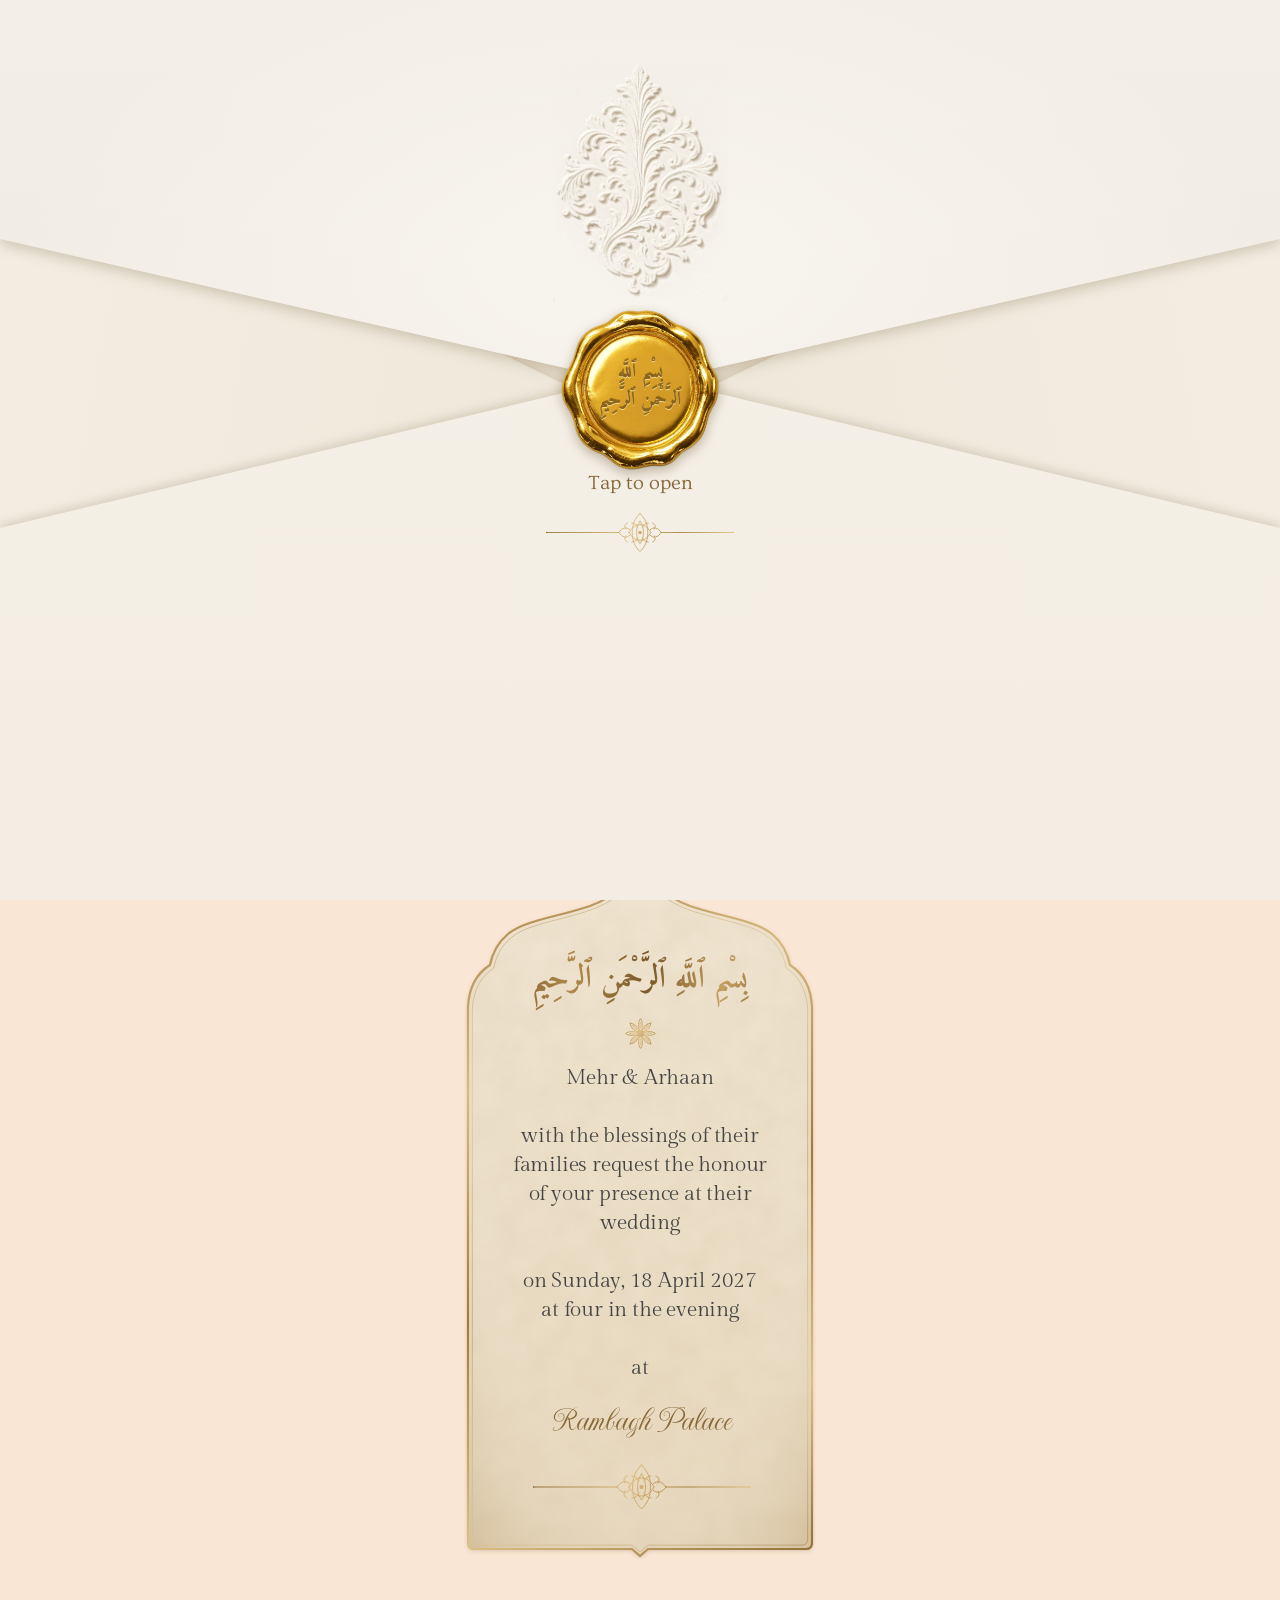
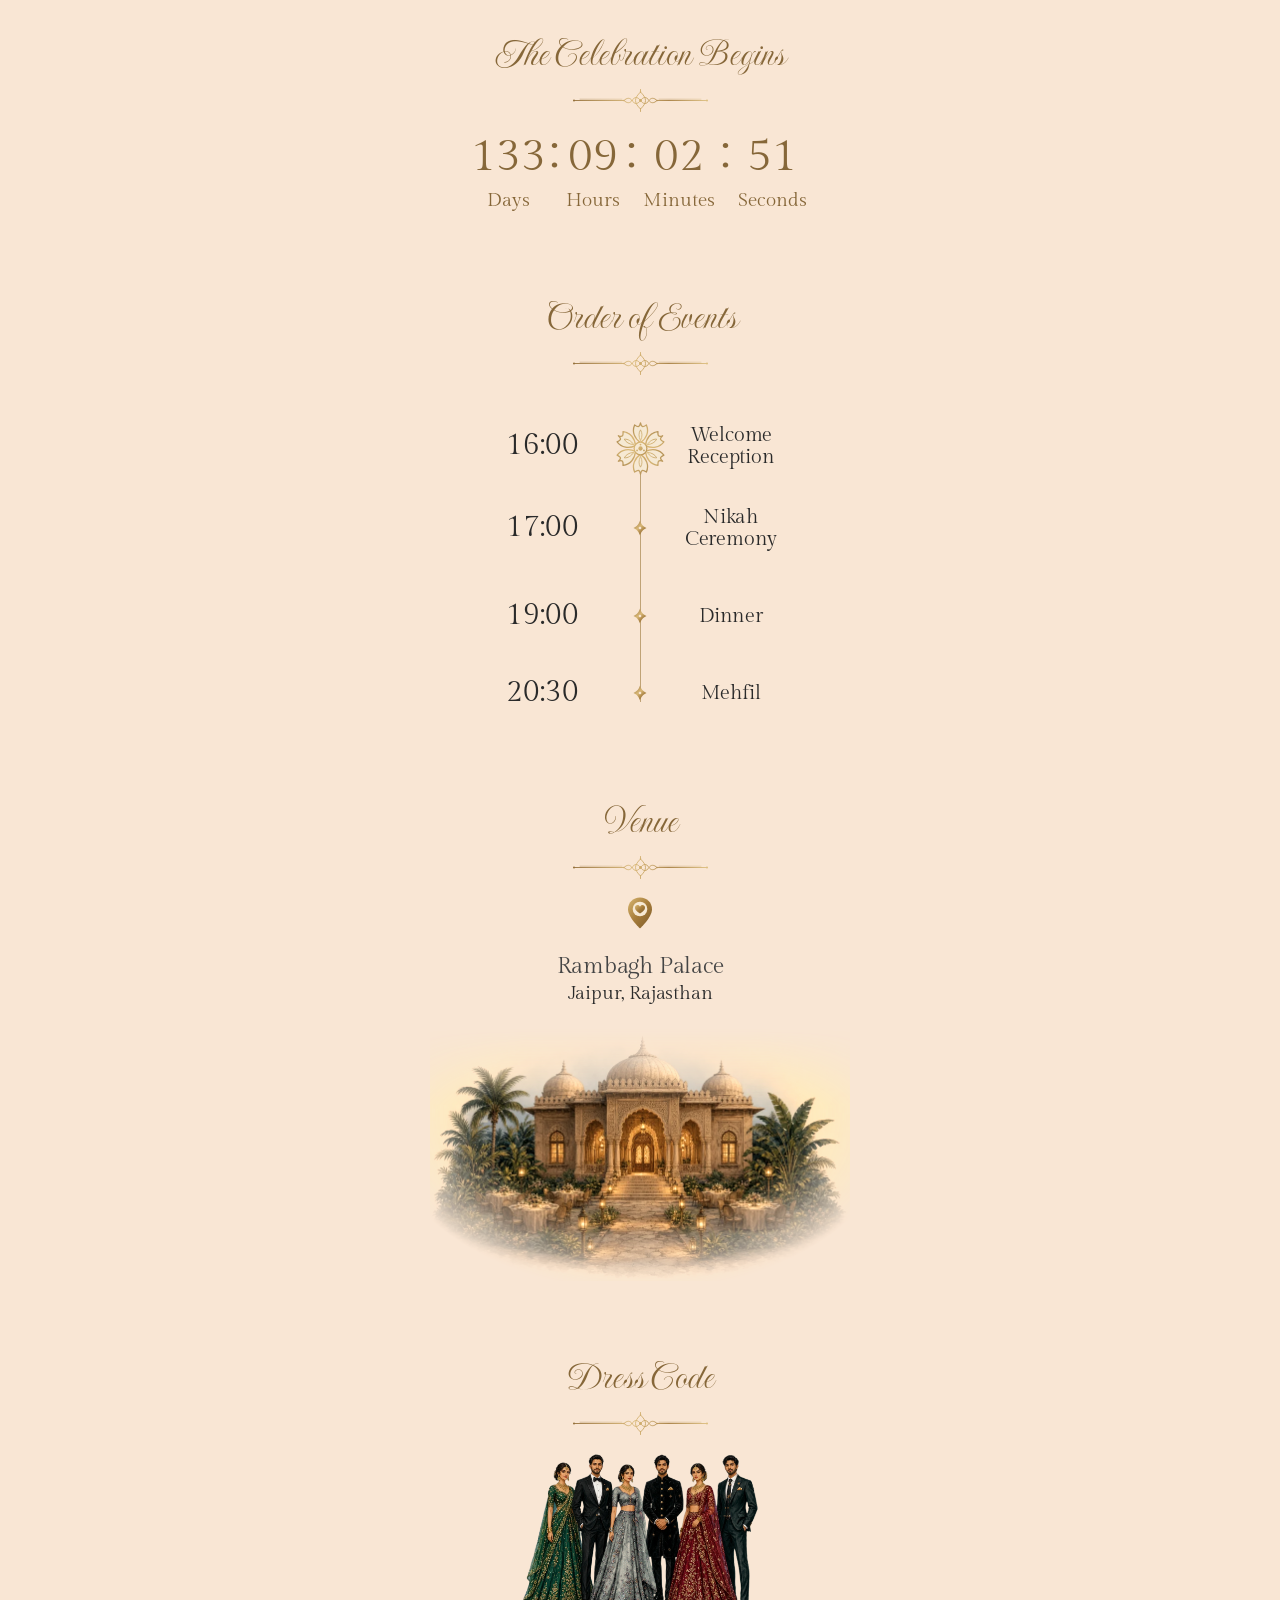
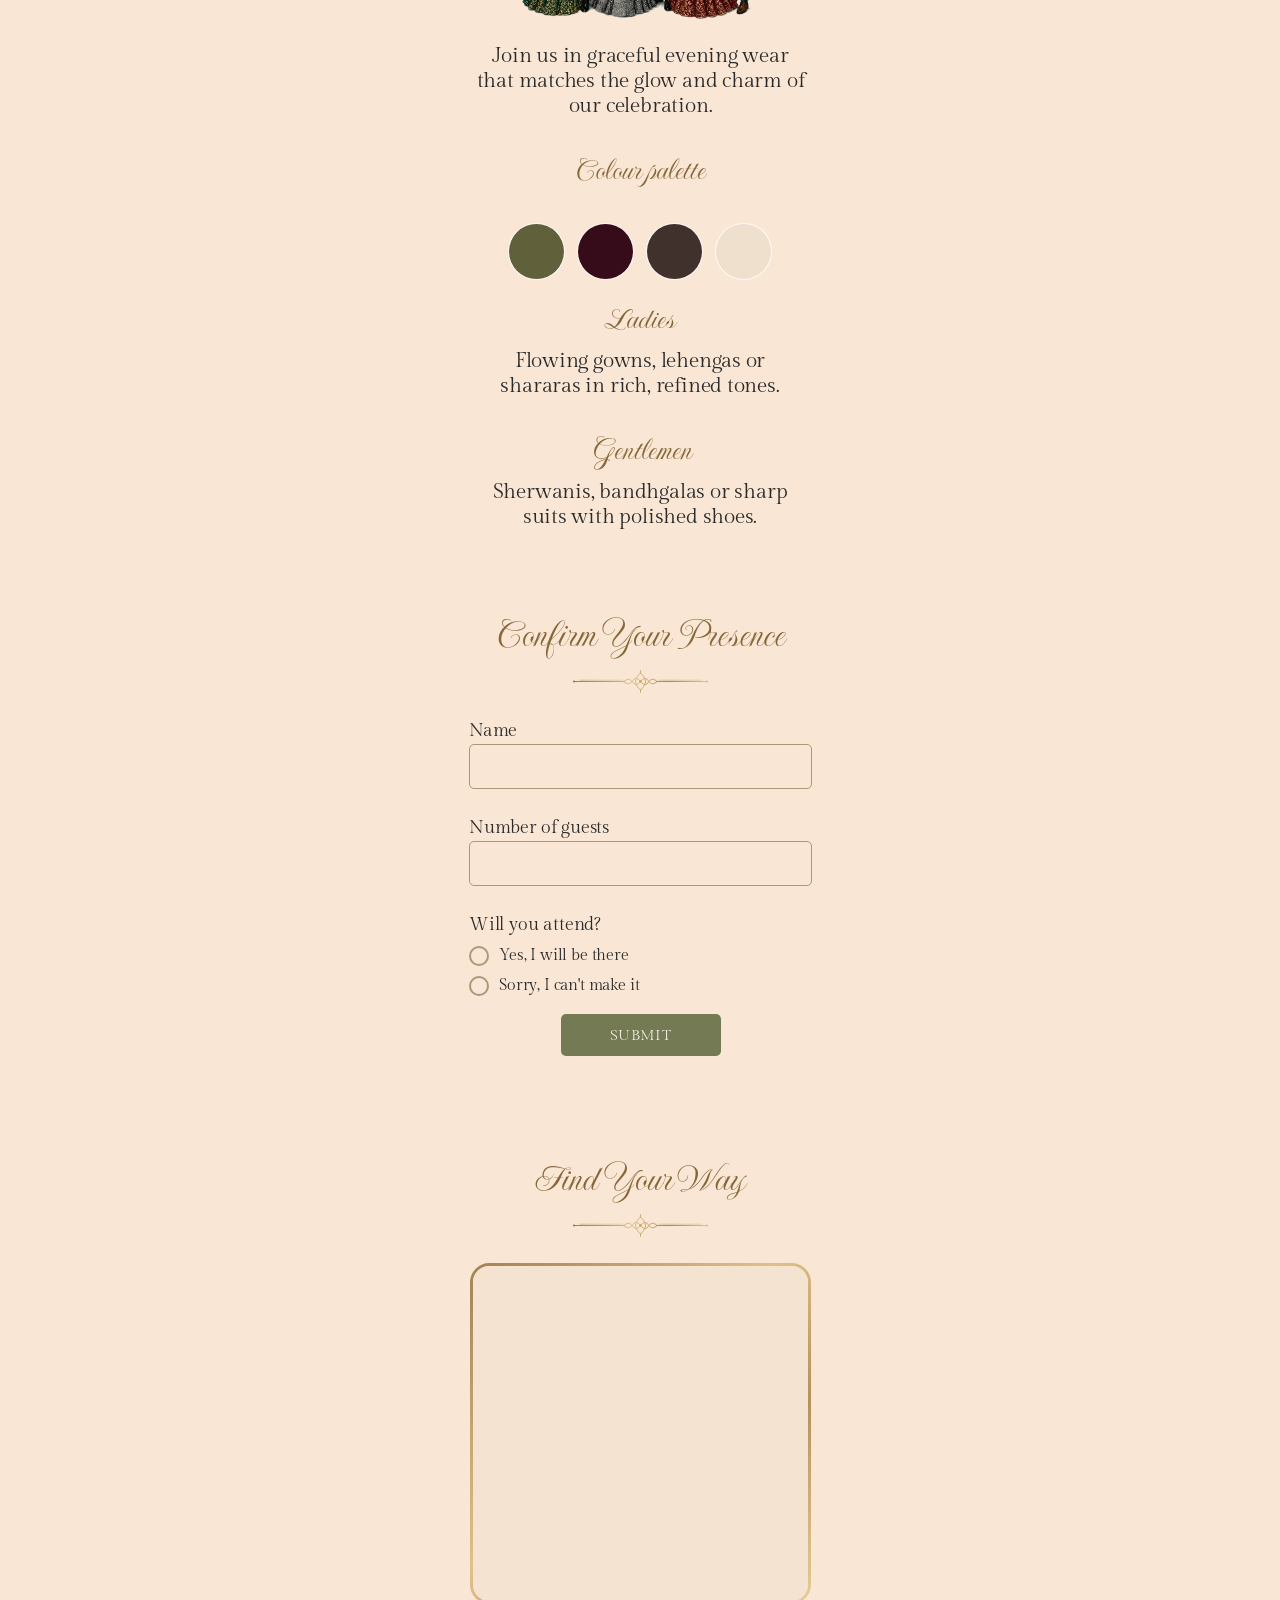
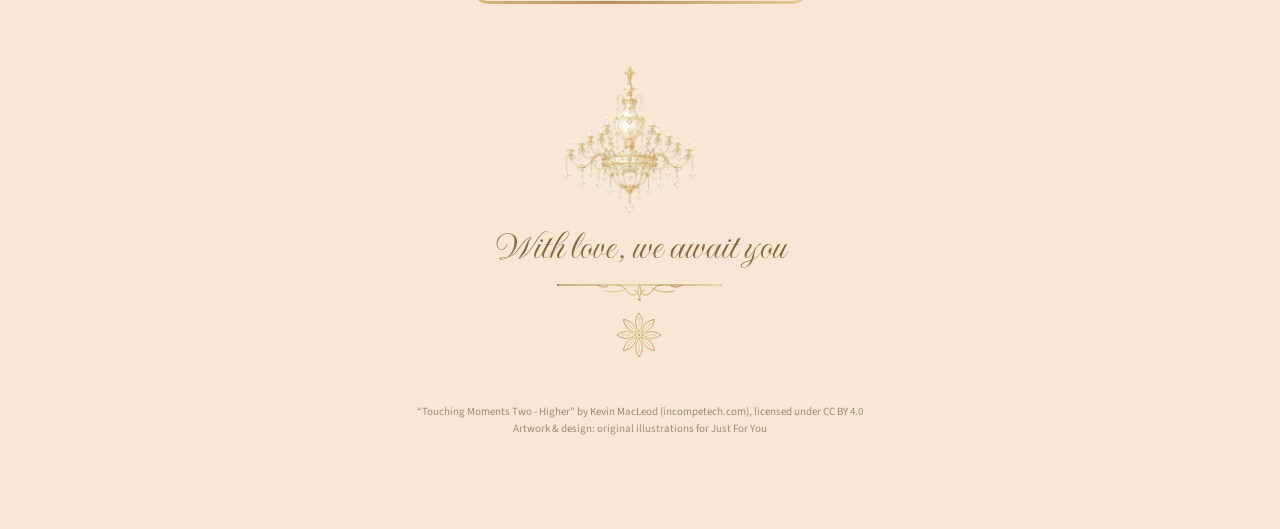
==== index.html @ 31060539 "Blossom Oud live invitation + editor" ====
<!doctype html>
<html lang="en">
<head>
<meta charset="utf-8">
<meta name="viewport" content="width=device-width,initial-scale=1,viewport-fit=cover">
<title>Wedding Invitation</title>
<meta name="description" content="A wedding invitation — Blossom Oud by Just For You">
<meta name="theme-color" content="#f9e6d4">
<link rel="preload" href="assets/img/hero.webp" as="image">
<link rel="stylesheet" href="assets/fonts/fonts.css">
<link rel="stylesheet" href="styles.css">
</head>
<body class="is-locked">
<audio id="bgm" loop preload="auto"></audio>

<!-- ========== Envelope intro ========== -->
<div id="intro" role="button" tabindex="0" aria-label="Tap to open the invitation">
  <div class="env-back"></div>
  <div class="flap-w flap-w--l"><div class="flap flap--l"></div></div>
  <div class="flap-w flap-w--r"><div class="flap flap--r"></div></div>
  <div class="flap-w flap-w--b"><div class="flap flap--b"></div></div>
  <div class="flap-w flap-w--t"><div class="flap flap--t"></div></div>
  <div class="seal"><img src="assets/img/seal.webp" alt=""><span class="seal__t" id="sealText"></span></div>
  <div class="env-tap" data-bind="tap_text"></div>
  <img class="env-orn" src="assets/img/lineflower.svg" alt="">
</div>

<!-- fixed golden bokeh layer over the page -->
<div class="bokeh" aria-hidden="true"><canvas id="bokeh"></canvas><div class="bokeh__tint"></div></div>

<button id="audioBtn" type="button" aria-label="Pause music">
  <svg class="i-pause" viewBox="0 0 24 24"><rect x="6" y="5" width="4" height="14" rx="1"/><rect x="14" y="5" width="4" height="14" rx="1"/></svg>
  <svg class="i-play" viewBox="0 0 24 24"><path d="M8 5.5v13l11-6.5z"/></svg>
</button>

<main id="page">
  <!-- 1. hero -->
  <section class="sec s-hero" id="s-hero">
    <div class="a hero-art"><img data-src-k="hero_image" src="assets/img/hero.webp" alt=""></div>
    <div class="a hero-n1 t-script h-anim" data-bind="name1"></div>
    <div class="a hero-amp t-script h-anim">&amp;</div>
    <div class="a hero-n2 t-script h-anim" data-bind="name2"></div>
    <div class="a hero-date t-body h-anim" data-bind="date_long"></div>
    <div class="a hero-time t-body h-anim" data-bind="time_line" data-opt></div>
  </section>

  <!-- 2. card -->
  <section class="sec s-card" id="s-card">
    <img class="a card-frame" src="assets/img/frame.svg" alt="">
    <div class="a card-top" data-anim="fadeinup" data-dur="2" data-dist="50" data-bind="card_top" data-opt></div>
    <img class="a card-flower pulse" src="assets/img/flower8.svg" alt="">
    <div class="a card-text" id="cardText" data-anim="fadeinup" data-dur="2" data-dist="40" data-bind="card_text" data-ml></div>
    <div class="a card-venue t-script" data-anim="fadeinup" data-dur="2" data-dist="40" data-bind="venue"></div>
    <img class="a card-line" src="assets/img/lineflower.svg" alt="" data-anim="fadeinup" data-dur="2" data-dist="50">
  </section>

  <!-- 3. countdown -->
  <section class="sec s-count" id="s-count">
    <h2 class="a sec-title t-script fit" data-bind="countdown_title"></h2>
    <img class="a divider" src="assets/img/divider.svg" alt="" data-anim="zoomin" data-dur="2" data-scale=".15">
    <div class="a cd" id="cd" data-anim="fadein" data-dur="2">
      <div class="cd__n" id="cd-d" style="--x:63px">0</div><div class="cd__c" style="--x:109px">:</div>
      <div class="cd__n" id="cd-h" style="--x:148px">00</div><div class="cd__c" style="--x:186px">:</div>
      <div class="cd__n" id="cd-m" style="--x:234px">00</div><div class="cd__c" style="--x:280px">:</div>
      <div class="cd__n" id="cd-s" style="--x:327px">00</div>
      <div class="cd__l" style="--x:63px">Days</div><div class="cd__l" style="--x:148px">Hours</div><div class="cd__l" style="--x:234px">Minutes</div><div class="cd__l" style="--x:327px">Seconds</div>
    </div>
    <div class="a cd-done t-script" id="cdDone" hidden>Today is the day!</div>
  </section>

  <!-- 4. order of events -->
  <section class="sec s-tl" id="s-tl">
    <h2 class="a sec-title t-script fit" data-bind="schedule_title"></h2>
    <img class="a divider" src="assets/img/divider.svg" alt="" data-anim="zoomin" data-dur="2" data-scale=".15">
    <div class="a tl" id="tl"><div class="tl__line" id="tlLine"></div><img class="tl__lotus" id="tlLotus" src="assets/img/lotus.svg" alt=""></div>
  </section>

  <!-- 5. venue -->
  <section class="sec s-venue" id="s-venue">
    <h2 class="a sec-title t-script fit" data-bind="venue_title"></h2>
    <img class="a divider" src="assets/img/divider.svg" alt="" data-anim="zoomin" data-dur="2" data-scale=".15">
    <img class="a pin bobpin" src="assets/img/pin.svg" alt="">
    <div class="a v-name t-body" data-anim="fadeinup" data-dur="2" data-dist="20" data-bind="venue"></div>
    <div class="a v-city t-body" data-anim="fadeinup" data-dur="2" data-dist="20" data-bind="venue_city" data-opt></div>
    <div class="a v-art"><img src="assets/img/venue.webp" alt=""></div>
  </section>

  <!-- 6. dress code -->
  <section class="sec s-dress" id="s-dress">
    <h2 class="a sec-title t-script fit" data-bind="dress_title"></h2>
    <img class="a divider" src="assets/img/divider.svg" alt="" data-anim="zoomin" data-dur="2" data-scale=".15">
    <img class="a guests" src="assets/img/guests.webp" alt="">
    <div class="a dress-text t-body" data-anim="fadeinup" data-dur="2" data-dist="20" data-bind="dress_text" id="dressText"></div>
    <h3 class="a pal-title t-script" data-bind="palette_title" id="palTitle"></h3>
    <div class="a pal" id="pal">
      <i data-anim="fadeinup" data-dur="2" data-dist="40" style="--x:63px"><b id="pc1"></b></i>
      <i data-anim="fadeinup" data-dur="2" data-dist="40" data-delay=".1" style="--x:132px"><b id="pc2"></b></i>
      <i data-anim="fadeinup" data-dur="2" data-dist="40" data-delay=".2" style="--x:201px"><b id="pc3"></b></i>
      <i data-anim="fadeinup" data-dur="2" data-dist="40" data-delay=".3" style="--x:270px"><b id="pc4"></b></i>
    </div>
  </section>

  <!-- 7. ladies / gentlemen -->
  <section class="sec s-lg" id="s-lg">
    <div class="lg" data-wrap="ladies"><h3 class="t-script lg__t" data-bind="ladies_title"></h3><p class="t-body lg__p" data-anim="fadeinup" data-dur="2" data-dist="20" data-bind="ladies_text"></p></div>
    <div class="lg" data-wrap="gents"><h3 class="t-script lg__t" data-bind="gents_title"></h3><p class="t-body lg__p" data-anim="fadeinup" data-dur="2" data-dist="20" data-bind="gents_text"></p></div>
  </section>

  <!-- 8. RSVP -->
  <section class="sec s-rsvp" id="s-rsvp">
    <h2 class="a sec-title t-script fit" data-bind="rsvp_title"></h2>
    <img class="a divider" src="assets/img/divider.svg" alt="" data-anim="zoomin" data-dur="2" data-scale=".15">
    <form class="a rf" id="rsvpForm" data-anim="fadein" data-dur="2" novalidate>
      <label class="rf__g"><span class="rf__l">Name</span><input class="rf__i" name="name" autocomplete="name" required></label>
      <label class="rf__g"><span class="rf__l">Number of guests</span><input class="rf__i" name="guests" inputmode="numeric"></label>
      <div class="rf__g rf__g--r"><span class="rf__l">Will you attend?</span>
        <label class="rf__rd"><input type="radio" name="att" value="Yes, I will be there"><i></i>Yes, I will be there</label>
        <label class="rf__rd"><input type="radio" name="att" value="Sorry, I can't make it"><i></i>Sorry, I can't make it</label>
      </div>
      <p class="rf__err" id="rfErr" hidden>Please add your name and choose an answer.</p>
      <button class="rf__btn" type="submit">SUBMIT</button>
      <p class="rf__ok" id="rfOk" hidden>Thank you! WhatsApp will open with your reply.</p>
    </form>
  </section>

  <!-- 9. map title + 10. map -->
  <section class="sec s-mapt" id="s-mapt">
    <h2 class="a sec-title t-script fit" data-bind="map_title"></h2>
    <img class="a divider" src="assets/img/divider.svg" alt="" data-anim="zoomin" data-dur="2" data-scale=".15">
  </section>
  <section class="sec s-map" id="s-map">
    <img class="a map-frame" src="assets/img/mapframe.svg" alt="">
    <iframe class="a map" id="mapFrame" title="Venue map" loading="lazy" referrerpolicy="no-referrer-when-downgrade"></iframe>
    <a class="a map-open" id="mapOpen" target="_blank" rel="noopener" hidden>Open in Google Maps ↗</a>
  </section>

  <!-- 11. closing -->
  <section class="sec s-end" id="s-end">
    <img class="a chand" id="chand" src="assets/img/chandelier.webp" alt="">
    <h2 class="a sec-title t-script fit end-title" data-bind="closing_title"></h2>
    <img class="a end-line" src="assets/img/decorline.svg" alt="">
    <img class="a end-flower" src="assets/img/fineflower.svg" alt="">
  </section>
  <footer class="credit" id="credit"><span data-bind="music_credit" data-opt></span><br>Artwork &amp; design: original illustrations for Just For You</footer>
</main>

<script src="assets/sample-data.js"></script>
<script src="assets/jfy-codec.js"></script>
<script src="assets/data-loader.js"></script>
<script src="script.js"></script>
</body>
</html>
---- assets/fonts/fonts.css ----
@font-face {
  font-family: 'Amiri';
  font-style: normal;
  font-weight: 400;
  font-display: swap;
  src: url(Amiri-400-normal-arabic.woff2) format('woff2');
  unicode-range: U+0600-06FF, U+0750-077F, U+0870-0891, U+0897-08E1, U+08E3-08FF, U+200C-200E, U+2010-2011, U+204F, U+2E41, U+FB50-FDFF, U+FE70-FE74, U+FE76-FEFC, U+102E0-102FB, U+10E60-10E7E, U+10EC2-10EC7, U+10EC9-10EEE, U+10EF0-10EFF, U+1EE00-1EE03, U+1EE05-1EE1F, U+1EE21-1EE22, U+1EE24, U+1EE27, U+1EE29-1EE32, U+1EE34-1EE37, U+1EE39, U+1EE3B, U+1EE42, U+1EE47, U+1EE49, U+1EE4B, U+1EE4D-1EE4F, U+1EE51-1EE52, U+1EE54, U+1EE57, U+1EE59, U+1EE5B, U+1EE5D, U+1EE5F, U+1EE61-1EE62, U+1EE64, U+1EE67-1EE6A, U+1EE6C-1EE72, U+1EE74-1EE77, U+1EE79-1EE7C, U+1EE7E, U+1EE80-1EE89, U+1EE8B-1EE9B, U+1EEA1-1EEA3, U+1EEA5-1EEA9, U+1EEAB-1EEBB, U+1EEF0-1EEF1;
}
@font-face {
  font-family: 'Amiri';
  font-style: normal;
  font-weight: 400;
  font-display: swap;
  src: url(Amiri-400-normal-latin.woff2) format('woff2');
  unicode-range: U+0000-00FF, U+0131, U+0152-0153, U+02BB-02BC, U+02C6, U+02DA, U+02DC, U+0304, U+0308, U+0329, U+2000-206F, U+20AC, U+2122, U+2191, U+2193, U+2212, U+2215, U+FEFF, U+FFFD;
}
@font-face {
  font-family: 'Amiri';
  font-style: normal;
  font-weight: 700;
  font-display: swap;
  src: url(Amiri-700-normal-arabic.woff2) format('woff2');
  unicode-range: U+0600-06FF, U+0750-077F, U+0870-0891, U+0897-08E1, U+08E3-08FF, U+200C-200E, U+2010-2011, U+204F, U+2E41, U+FB50-FDFF, U+FE70-FE74, U+FE76-FEFC, U+102E0-102FB, U+10E60-10E7E, U+10EC2-10EC7, U+10EC9-10EEE, U+10EF0-10EFF, U+1EE00-1EE03, U+1EE05-1EE1F, U+1EE21-1EE22, U+1EE24, U+1EE27, U+1EE29-1EE32, U+1EE34-1EE37, U+1EE39, U+1EE3B, U+1EE42, U+1EE47, U+1EE49, U+1EE4B, U+1EE4D-1EE4F, U+1EE51-1EE52, U+1EE54, U+1EE57, U+1EE59, U+1EE5B, U+1EE5D, U+1EE5F, U+1EE61-1EE62, U+1EE64, U+1EE67-1EE6A, U+1EE6C-1EE72, U+1EE74-1EE77, U+1EE79-1EE7C, U+1EE7E, U+1EE80-1EE89, U+1EE8B-1EE9B, U+1EEA1-1EEA3, U+1EEA5-1EEA9, U+1EEAB-1EEBB, U+1EEF0-1EEF1;
}
@font-face {
  font-family: 'Amiri';
  font-style: normal;
  font-weight: 700;
  font-display: swap;
  src: url(Amiri-700-normal-latin.woff2) format('woff2');
  unicode-range: U+0000-00FF, U+0131, U+0152-0153, U+02BB-02BC, U+02C6, U+02DA, U+02DC, U+0304, U+0308, U+0329, U+2000-206F, U+20AC, U+2122, U+2191, U+2193, U+2212, U+2215, U+FEFF, U+FFFD;
}
@font-face {
  font-family: 'Beau Rivage';
  font-style: normal;
  font-weight: 400;
  font-display: swap;
  src: url(BeauRivage-400-normal-latin.woff2) format('woff2');
  unicode-range: U+0000-00FF, U+0131, U+0152-0153, U+02BB-02BC, U+02C6, U+02DA, U+02DC, U+0304, U+0308, U+0329, U+2000-206F, U+20AC, U+2122, U+2191, U+2193, U+2212, U+2215, U+FEFF, U+FFFD;
}
@font-face {
  font-family: 'Cinzel';
  font-style: normal;
  font-weight: 400;
  font-display: swap;
  src: url(Cinzel-400-normal-latin.woff2) format('woff2');
  unicode-range: U+0000-00FF, U+0131, U+0152-0153, U+02BB-02BC, U+02C6, U+02DA, U+02DC, U+0304, U+0308, U+0329, U+2000-206F, U+20AC, U+2122, U+2191, U+2193, U+2212, U+2215, U+FEFF, U+FFFD;
}
@font-face {
  font-family: 'Cinzel';
  font-style: normal;
  font-weight: 500;
  font-display: swap;
  src: url(Cinzel-500-normal-latin.woff2) format('woff2');
  unicode-range: U+0000-00FF, U+0131, U+0152-0153, U+02BB-02BC, U+02C6, U+02DA, U+02DC, U+0304, U+0308, U+0329, U+2000-206F, U+20AC, U+2122, U+2191, U+2193, U+2212, U+2215, U+FEFF, U+FFFD;
}
@font-face {
  font-family: 'Cormorant Garamond';
  font-style: normal;
  font-weight: 300;
  font-display: swap;
  src: url(CormorantGaramond-300-normal-latin.woff2) format('woff2');
  unicode-range: U+0000-00FF, U+0131, U+0152-0153, U+02BB-02BC, U+02C6, U+02DA, U+02DC, U+0304, U+0308, U+0329, U+2000-206F, U+20AC, U+2122, U+2191, U+2193, U+2212, U+2215, U+FEFF, U+FFFD;
}
@font-face {
  font-family: 'Cormorant Garamond';
  font-style: normal;
  font-weight: 400;
  font-display: swap;
  src: url(CormorantGaramond-400-normal-latin.woff2) format('woff2');
  unicode-range: U+0000-00FF, U+0131, U+0152-0153, U+02BB-02BC, U+02C6, U+02DA, U+02DC, U+0304, U+0308, U+0329, U+2000-206F, U+20AC, U+2122, U+2191, U+2193, U+2212, U+2215, U+FEFF, U+FFFD;
}
@font-face {
  font-family: 'Gilda Display';
  font-style: normal;
  font-weight: 400;
  font-display: swap;
  src: url(GildaDisplay-400-normal-latin.woff2) format('woff2');
  unicode-range: U+0000-00FF, U+0131, U+0152-0153, U+02BB-02BC, U+02C6, U+02DA, U+02DC, U+0304, U+0308, U+0329, U+2000-206F, U+20AC, U+2122, U+2191, U+2193, U+2212, U+2215, U+FEFF, U+FFFD;
}
@font-face {
  font-family: 'Imperial Script';
  font-style: normal;
  font-weight: 400;
  font-display: swap;
  src: url(ImperialScript-400-normal-latin.woff2) format('woff2');
  unicode-range: U+0000-00FF, U+0131, U+0152-0153, U+02BB-02BC, U+02C6, U+02DA, U+02DC, U+0304, U+0308, U+0329, U+2000-206F, U+20AC, U+2122, U+2191, U+2193, U+2212, U+2215, U+FEFF, U+FFFD;
}
@font-face {
  font-family: 'Ovo';
  font-style: normal;
  font-weight: 400;
  font-display: swap;
  src: url(Ovo-400-normal-latin.woff2) format('woff2');
  unicode-range: U+0000-00FF, U+0131, U+0152-0153, U+02BB-02BC, U+02C6, U+02DA, U+02DC, U+0304, U+0308, U+0329, U+2000-206F, U+20AC, U+2122, U+2191, U+2193, U+2212, U+2215, U+FEFF, U+FFFD;
}
@font-face {
  font-family: 'Source Sans 3';
  font-style: normal;
  font-weight: 400;
  font-display: swap;
  src: url(SourceSans3-400-normal-latin.woff2) format('woff2');
  unicode-range: U+0000-00FF, U+0131, U+0152-0153, U+02BB-02BC, U+02C6, U+02DA, U+02DC, U+0304, U+0308, U+0329, U+2000-206F, U+20AC, U+2122, U+2191, U+2193, U+2212, U+2215, U+FEFF, U+FFFD;
}
@font-face {
  font-family: 'Reem Kufi';
  font-style: normal;
  font-weight: 400;
  font-display: swap;
  src: url(ReemKufi-400-normal-arabic.woff2) format('woff2');
  unicode-range: U+0600-06FF, U+0750-077F, U+0870-0891, U+0897-08E1, U+08E3-08FF, U+200C-200E, U+2010-2011, U+204F, U+2E41, U+FB50-FDFF, U+FE70-FE74, U+FE76-FEFC, U+102E0-102FB, U+10E60-10E7E, U+10EC2-10EC7, U+10EC9-10EEE, U+10EF0-10EFF, U+1EE00-1EE03, U+1EE05-1EE1F, U+1EE21-1EE22, U+1EE24, U+1EE27, U+1EE29-1EE32, U+1EE34-1EE37, U+1EE39, U+1EE3B, U+1EE42, U+1EE47, U+1EE49, U+1EE4B, U+1EE4D-1EE4F, U+1EE51-1EE52, U+1EE54, U+1EE57, U+1EE59, U+1EE5B, U+1EE5D, U+1EE5F, U+1EE61-1EE62, U+1EE64, U+1EE67-1EE6A, U+1EE6C-1EE72, U+1EE74-1EE77, U+1EE79-1EE7C, U+1EE7E, U+1EE80-1EE89, U+1EE8B-1EE9B, U+1EEA1-1EEA3, U+1EEA5-1EEA9, U+1EEAB-1EEBB, U+1EEF0-1EEF1;
}
@font-face {
  font-family: 'Reem Kufi';
  font-style: normal;
  font-weight: 400;
  font-display: swap;
  src: url(ReemKufi-400-normal-latin.woff2) format('woff2');
  unicode-range: U+0000-00FF, U+0131, U+0152-0153, U+02BB-02BC, U+02C6, U+02DA, U+02DC, U+0304, U+0308, U+0329, U+2000-206F, U+20AC, U+2122, U+2191, U+2193, U+2212, U+2215, U+FEFF, U+FFFD;
}
---- styles.css ----
/* Blossom Oud — layout measured at 390px and centred like the reference artboard (all widths). */
[hidden]{display:none!important}
:root{--bg:#f9e6d4;--gold:#866739;--gold2:#876836;--ink:#2a2a2a;--ink2:#454545;--olive:#747b54;
  --f-script:'Imperial Script',cursive;--f-body:'Gilda Display','Reem Kufi','Amiri',serif}
*{box-sizing:border-box;margin:0;padding:0}
html{-webkit-text-size-adjust:100%}
body{background:var(--bg);color:var(--ink);overflow-x:hidden;-webkit-tap-highlight-color:transparent}
body.is-locked{overflow:hidden;height:100vh}
img{display:block;max-width:none;user-select:none;-webkit-user-drag:none}
button{font:inherit;color:inherit;background:none;border:0;cursor:pointer}
a{color:inherit;text-decoration:none}
#page{position:relative;overflow:hidden}
.sec{position:relative;width:100%;margin-bottom:15px}
.a{position:absolute}
.t-script{font-family:var(--f-script);font-weight:400;color:var(--gold);text-align:center;line-height:normal}
.t-body{font-family:var(--f-body);font-weight:400;letter-spacing:-.01em;color:var(--ink);text-align:center;line-height:normal}
.sec-title{top:52px;left:0;right:0;font-size:41px;white-space:nowrap}
.divider{top:110px;left:calc(50% - 68px);width:137px;height:27px}

/* ---------- 1. hero ---------- */
.s-hero{height:782px;margin-bottom:0}
.hero-art{top:0;left:calc(50% - 220px);width:440px;height:782px;overflow:hidden;
  -webkit-mask:linear-gradient(#000 0,#000 78%,transparent 99%);mask:linear-gradient(#000 0,#000 78%,transparent 99%)}
.hero-art img{width:440px;height:782px;object-fit:cover;filter:contrast(1.06) saturate(1.12);object-position:50% 40%;animation:kb 26s ease-in-out infinite alternate;transform-origin:50% 30%}
@keyframes kb{to{scale:1.05}}
.hero-art::after{content:"";position:absolute;inset:0;background:radial-gradient(ellipse 46% 26% at 50% 52%,rgba(250,240,224,.55),rgba(250,240,224,0))}
.hero-n1,.hero-n2{left:0;right:0;font-size:59px;white-space:nowrap}
.hero-n1{top:306px}.hero-n2{top:381px}
.hero-amp{top:359px;left:0;right:0;font-size:28px}
.hero-date,.hero-time{left:0;right:0;font-size:19px;color:var(--gold);white-space:nowrap}
.hero-date{top:472px}.hero-time{top:495px}
.h-anim{opacity:0;translate:0 20px;transition:opacity 2.3s ease,translate 2.3s ease}
body.hero-in .h-anim{opacity:1;translate:0 0}

/* ---------- 2. card ---------- */
.s-card{height:780px}
.card-frame{top:43px;left:calc(50% - 178px);width:356px;height:734px}
.card-top{top:166px;left:calc(50% - 160px);width:320px;font:700 31px/64px 'Amiri',serif;text-align:center;white-space:nowrap;direction:rtl;
  background:linear-gradient(100deg,#6f4e22 0%,#b08a4c 30%,#7a5828 52%,#c4a062 75%,#76552a 100%);-webkit-background-clip:text;background-clip:text;color:transparent}
.card-flower{top:234px;left:calc(50% - 18px);width:37px;height:35px}
.pulse{animation:pulse 8s ease-in-out infinite}
@keyframes pulse{0%,100%{scale:1}25%{scale:1.16}50%{scale:1}75%{scale:1.08}}
.card-text{top:281px;left:calc(50% - 130px);width:260px;font-family:var(--f-body);font-size:21px;line-height:29px;color:var(--ink2);text-align:center;letter-spacing:-.01em}
.card-venue{top:618px;left:calc(50% - 160px);width:320px;font-size:34px;color:var(--gold2);white-space:nowrap}
.card-line{top:679px;left:calc(50% - 107px);width:217px;height:52px}

/* ---------- 3. countdown ---------- */
.s-count{height:248px}
.cd{top:0;left:calc(50% - 195px);width:390px;height:248px}
.cd>div{position:absolute;left:var(--x);translate:-50% 0;white-space:nowrap;font-family:var(--f-body);color:var(--gold);line-height:normal}
.cd__n{top:153px;font-size:45px;transition:transform .28s ease,opacity .28s ease}
.cd__c{top:144px;font-size:52px}
.cd__l{top:212px;font-size:19px}
.cd__n.out{transform:translateY(-35%);opacity:0}.cd__n.in{transform:translateY(35%);opacity:0;transition:none}
.cd-done{top:150px;left:0;right:0;font-size:40px}

/* ---------- 4. order of events ---------- */
.s-tl{height:489px}
.tl{top:0;left:calc(50% - 195px);width:390px;height:100%}
.tl__line{position:absolute;left:194.5px;top:201px;width:1.2px;background:#a8874f;opacity:.7}
.tl__dot{position:absolute;left:188px;width:14px;height:16px;background:url(assets/img/dot.svg) center/contain no-repeat}
.tl__time{position:absolute;left:30px;width:135px;font-family:var(--f-body);font-size:30px;line-height:normal;color:var(--ink);text-align:center;white-space:nowrap}
.tl__name{position:absolute;left:231px;width:110px;font-family:var(--f-body);font-size:20px;line-height:22px;color:var(--ink);text-align:center;letter-spacing:-.01em}
.tl__lotus{position:absolute;left:168px;top:181px;width:55px;height:55px;z-index:2;transition:translate .25s linear,rotate .25s linear}

/* ---------- 5. venue ---------- */
.s-venue{height:541px}
.pin{top:151px;left:calc(50% - 18px);width:36px;height:36px}
.bobpin{animation:bobpin 3s ease-in-out infinite}
@keyframes bobpin{0%,100%{translate:0 0;scale:1}50%{translate:0 -2px;scale:1.04}}
.v-name{top:208px;left:calc(50% - 185px);width:370px;font-size:23px;color:var(--ink2)}
.v-city{top:238px;left:calc(50% - 185px);width:370px;font-size:19px}
.v-art{top:285px;left:calc(50% - 210px);width:420px;height:252px;
  -webkit-mask:radial-gradient(ellipse 62% 70% at 50% 34%,#000 60%,transparent 100%),linear-gradient(transparent 0,#000 30%);-webkit-mask-composite:source-in;mask:radial-gradient(ellipse 62% 70% at 50% 34%,#000 60%,transparent 100%) intersect,linear-gradient(transparent 0,#000 30%)}
.v-art img{width:100%;height:100%;object-fit:cover;object-position:50% 45%;mix-blend-mode:multiply;filter:sepia(.35) saturate(1.15) contrast(1.05)}

/* ---------- 6. dress code ---------- */
.s-dress{height:579px}
.guests{top:154px;left:calc(50% - 118px);width:236px;height:165px;object-fit:contain}
.dress-text{top:343px;left:calc(50% - 167px);width:335px;font-size:21px;line-height:25px}
.pal-title{top:451px;left:0;right:0;font-size:32px}
.pal{top:523px;left:calc(50% - 195px);width:390px;height:57px}
.pal i{position:absolute;left:var(--x);top:0;width:57px;height:57px;border-radius:50%;background:#fffaf8}
.pal b{position:absolute;inset:1px;border-radius:50%}

/* ---------- 7. ladies & gentlemen ---------- */
.s-lg{padding:5px 0 14px}
.lg{width:310px;margin:0 auto}
.lg+.lg{margin-top:32px}
.lg__t{font-size:33px}
.lg__p{font-size:21px;line-height:25px;margin-top:9px}

/* ---------- 8. RSVP ---------- */
.s-rsvp{height:529px}
.rf{top:159px;left:calc(50% - 171px);width:343px}
.rf__g{display:block;margin-bottom:25px}
.rf__l{display:block;font-family:var(--f-body);font-size:18px;line-height:27px;color:var(--ink);letter-spacing:-.01em;margin-bottom:0}
.rf__i{display:block;width:100%;height:45px;border:1px solid #ac9778;border-radius:5px;background:transparent;padding:0 12px;font:20px var(--f-body);color:var(--ink);outline:none;-webkit-appearance:none;appearance:none}
.rf__i:focus{border-color:#866739;box-shadow:0 0 0 2px rgba(134,103,57,.15)}
.rf__g--r{margin-bottom:18px}
.rf__rd{display:flex;align-items:center;gap:10px;font-family:var(--f-body);font-size:16px;line-height:20px;color:var(--ink);margin-top:10px;cursor:pointer;letter-spacing:-.01em}
.rf__rd:first-of-type{margin-top:8px}
.rf__rd input{position:absolute;opacity:0}
.rf__rd i{width:20px;height:20px;border-radius:50%;border:2px solid #ac9778;position:relative;flex:none}
.rf__rd input:checked+i::after{content:"";position:absolute;inset:3px;border-radius:50%;background:#866739}
.rf__rd input:focus-visible+i{box-shadow:0 0 0 3px rgba(134,103,57,.25)}
.rf__btn{display:block;margin:6px auto 0;width:160px;height:42px;border-radius:5px;background:var(--olive);color:#f4eee2;font:15px var(--f-body);letter-spacing:.02em;transition:filter .2s}
.rf__btn:hover{filter:brightness(1.08)}
.rf__err{font:14px var(--f-body);color:#9b2c2c;text-align:center;margin:-6px 0 10px}
.rf__ok{font:15px/1.4 var(--f-body);color:#4c6b34;text-align:center;margin-top:12px}

/* ---------- 9/10. map ---------- */
.s-mapt{height:159px;margin-bottom:0}
.s-map{height:343px}
.map-frame{top:2px;left:calc(50% - 170px);width:341px;height:341px;opacity:.8}
.map{top:5px;left:calc(50% - 167px);width:335px;height:335px;border:0;border-radius:16px;background:#f3e3d0}
.map-open{top:350px;left:0;right:0;text-align:center;font:15px var(--f-body);color:var(--gold);text-decoration:underline}

/* ---------- 11. closing ---------- */
.s-end{height:371px;margin-bottom:0}
.chand{top:45px;left:calc(50% - 117px);width:213px;height:149px;object-fit:contain;transform-origin:50% 0}
.chand.swing{animation:swing 1.9s ease-out}
@keyframes swing{0%{translate:0 0;rotate:0deg}16%{translate:21px 0;rotate:-13deg}32%{translate:3px 0;rotate:-1deg}48%{translate:17px 0;rotate:-8deg}64%{translate:6px 0;rotate:-3deg}80%{translate:11px 0;rotate:-5deg}100%{translate:0 0;rotate:0deg}}
.end-title{top:203px}
.end-line{top:260px;left:calc(50% - 83px);width:165px;height:25px}
.end-flower{top:290px;left:calc(50% - 26px);width:50px;height:53px}
.credit{position:relative;z-index:2;padding:14px 18px 92px;font:11px/1.5 'Source Sans 3',sans-serif;color:#a08a70;text-align:center}

/* ---------- fixed bokeh layer ---------- */
.bokeh{position:fixed;top:0;left:calc(50% - 268px);width:536px;height:100vh;height:100lvh;z-index:50;pointer-events:none}
.bokeh canvas{position:absolute;inset:0;width:100%;height:100%;opacity:.4;mix-blend-mode:screen}
.bokeh__tint{position:absolute;inset:0;background:#f9e6d4;opacity:.3}

/* ---------- entrance animations (Tilda-style) ---------- */
[data-anim]{opacity:0;transition-property:opacity,translate,scale;transition-timing-function:ease;transition-duration:var(--dur,1s);transition-delay:var(--delay,0s)}
[data-anim=fadeinup]{translate:0 var(--dist,30px)}
[data-anim=zoomin]{scale:var(--scale,.9)}
[data-anim].in{opacity:1;translate:0 0;scale:1}

/* ---------- envelope intro ---------- */
#intro{position:fixed;inset:0;z-index:9999;cursor:pointer;overflow:hidden;outline:none}
#intro.gone{pointer-events:none}
.env-back{position:absolute;inset:0;background:linear-gradient(180deg,#ece3d3,#e6dccb)}
.flap-w{position:absolute;inset:0;pointer-events:none}
.flap{position:absolute;inset:0}
.flap-w--l,.flap-w--r{filter:drop-shadow(0 0 5px rgba(110,85,50,.22))}
.flap-w--b{filter:drop-shadow(0 -3px 5px rgba(110,85,50,.2))}
.flap-w--t{filter:drop-shadow(0 4px 7px rgba(110,85,50,.28))}
.flap--l{background:linear-gradient(100deg,#f3ede2 0%,#ede5d6 70%,#e4dac8 100%);clip-path:polygon(0 110px,calc(50% - 6px) 418px,50% 430px,calc(50% - 6px) 442px,0 760px)}
.flap--r{background:linear-gradient(260deg,#f3ede2 0%,#ede5d6 70%,#e4dac8 100%);clip-path:polygon(100% 110px,calc(50% + 6px) 418px,50% 430px,calc(50% + 6px) 442px,100% 760px)}
.flap--b{background:linear-gradient(180deg,#f1eadf 0%,#f5f0e7 30%,#f3ede3 100%);clip-path:polygon(0 528px,calc(50% - 14px) 378px,calc(50% - 5px) 372px,50% 371px,calc(50% + 5px) 372px,calc(50% + 14px) 378px,100% 528px,100% 100%,0 100%)}
.flap--t{background:url(assets/img/emboss.webp) 50% 58px/178px auto no-repeat,radial-gradient(ellipse 70% 50% at 50% 30%,#f8f5ef,rgba(248,245,239,0) 70%),linear-gradient(180deg,#f3efe7 0%,#efe9dd 100%);
  clip-path:polygon(0 0,100% 0,100% 239px,calc(50% + 22px) 380px,calc(50% + 10px) 390px,50% 393px,calc(50% - 10px) 390px,calc(50% - 22px) 380px,0 239px)}
.seal{position:absolute;top:310px;left:calc(50% - 80px);width:160px;height:160px;filter:drop-shadow(0 4px 6px rgba(90,60,20,.35))}
.seal img{width:160px;height:160px;object-fit:contain}
.seal__t{position:absolute;inset:0;display:flex;align-items:center;justify-content:center;text-align:center;white-space:pre-line;color:#8a6420;
  text-shadow:0 1px 0 rgba(255,236,170,.75),0 -1px 0 rgba(90,60,10,.5)}
.seal__t.ar{font:700 19px/28px 'Amiri',serif;direction:rtl;padding-bottom:6px}
.seal__t.lat{font:400 40px/1 'Imperial Script',cursive;padding-top:4px}
.env-tap{position:absolute;top:468px;left:0;right:0;font:20px/31px 'Ovo',serif;color:#866739;text-align:center}
.env-orn{position:absolute;top:510px;left:calc(50% - 94px);width:188px;height:45px}
#intro.opening .env-tap,#intro.opening .env-orn{opacity:0;transition:opacity 1.5s}
#intro.opening .seal{animation:sealOut 1.5s 1s ease forwards}
@keyframes sealOut{to{scale:1.22;opacity:0}}
#intro.opening .flap-w--t{animation:tUp 1.5s 2.5s ease-in-out forwards}
#intro.opening .flap-w--b{animation:bDown 1.5s 2.5s ease-in-out forwards}
#intro.opening .flap-w--l{animation:lOut 2.5s 2.5s ease-in-out forwards}
#intro.opening .flap-w--r{animation:rOut 2.5s 2.5s ease-in-out forwards}
#intro.opening .env-back{animation:fadeOut .9s 2.5s ease forwards}
@keyframes tUp{to{translate:0 -440px}}
@keyframes bDown{to{translate:0 calc(100vh - 360px)}}
@keyframes lOut{80%{translate:-100vw 0;opacity:1}100%{translate:-100vw 0;opacity:0}}
@keyframes rOut{80%{translate:100vw 0;opacity:1}100%{translate:100vw 0;opacity:0}}
@keyframes fadeOut{to{opacity:0}}

/* ---------- audio button ---------- */
#audioBtn{position:fixed;bottom:20px;right:20px;width:60px;height:60px;border-radius:50%;background:var(--olive);display:flex;align-items:center;justify-content:center;z-index:9000;box-shadow:0 4px 6px rgba(0,0,0,.1);opacity:0;visibility:hidden;transition:opacity .3s}
#audioBtn.show{opacity:1;visibility:visible}
#audioBtn svg{width:28px;height:28px;fill:#fff}
#audioBtn .i-play{display:none}#audioBtn.paused .i-play{display:block}#audioBtn.paused .i-pause{display:none}
@media (prefers-reduced-motion:reduce){*{animation-duration:.01s!important;animation-iteration-count:1!important;transition-duration:.01s!important}}
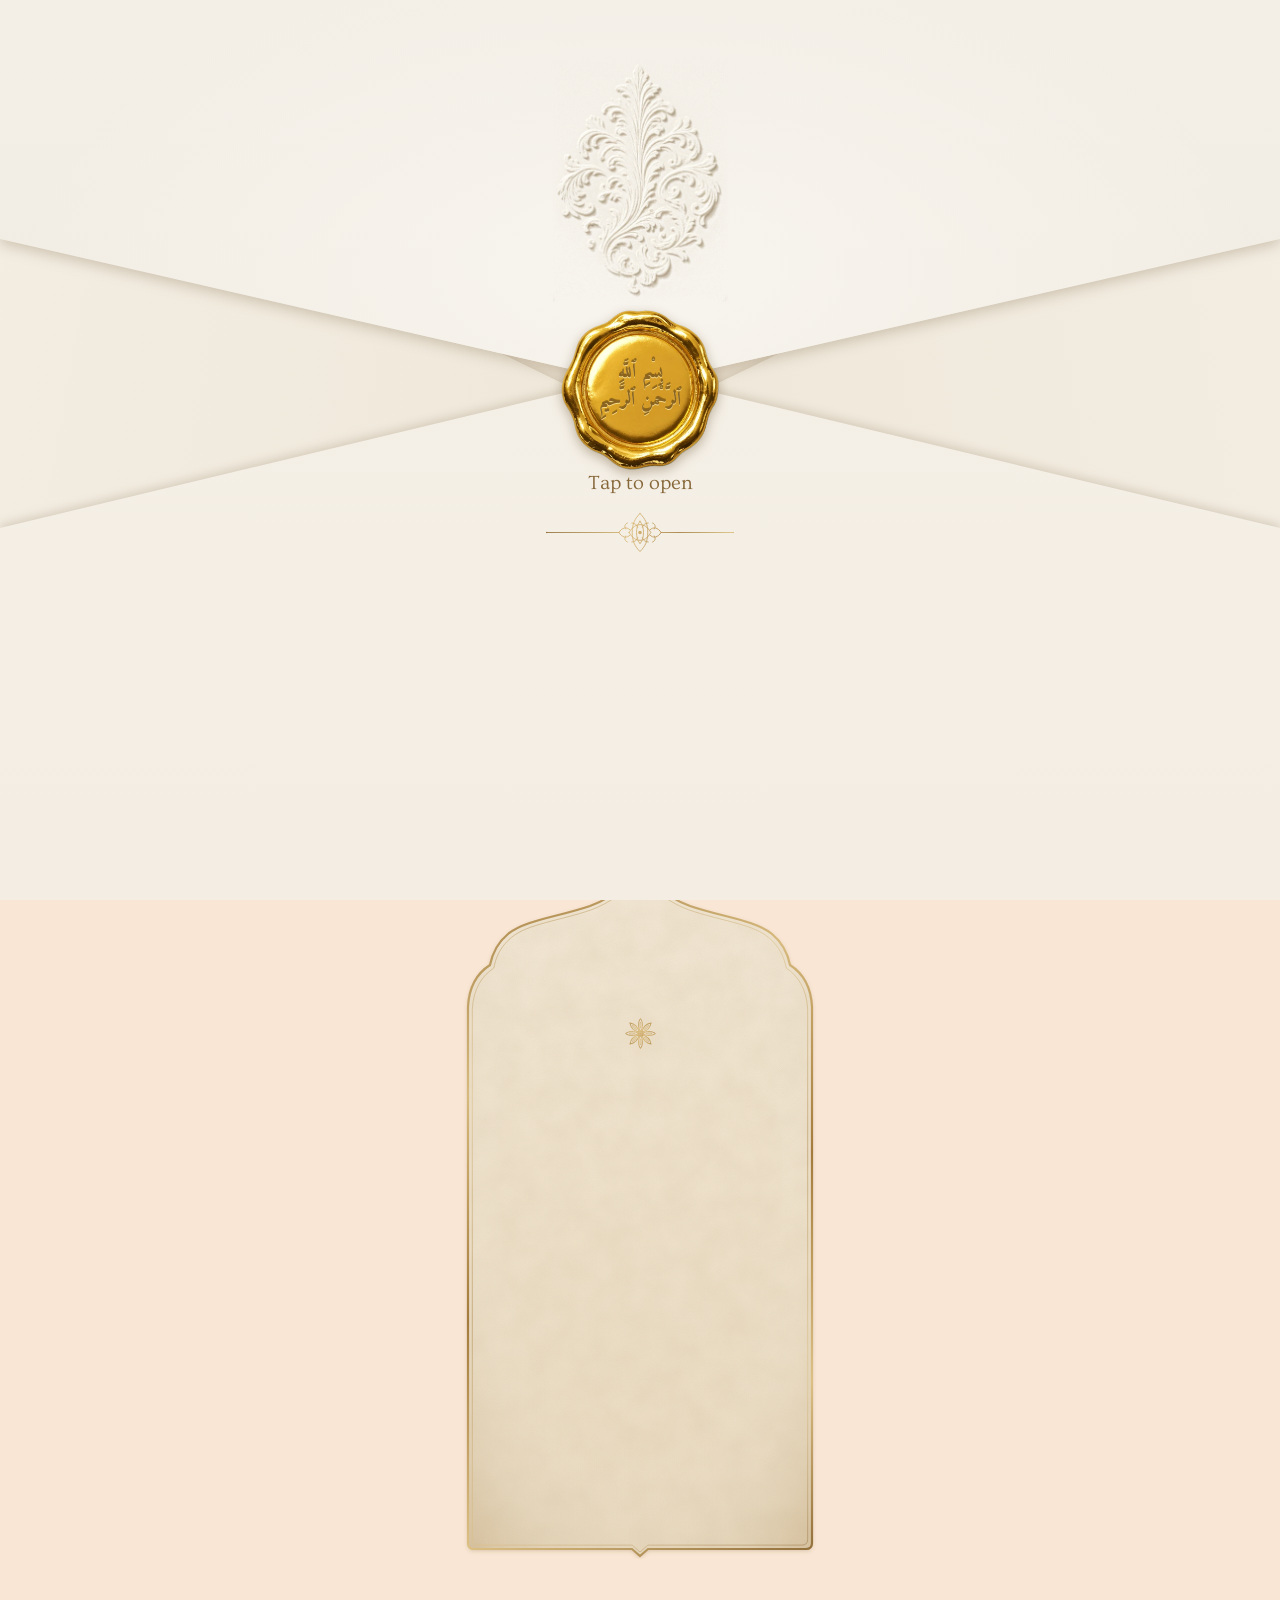
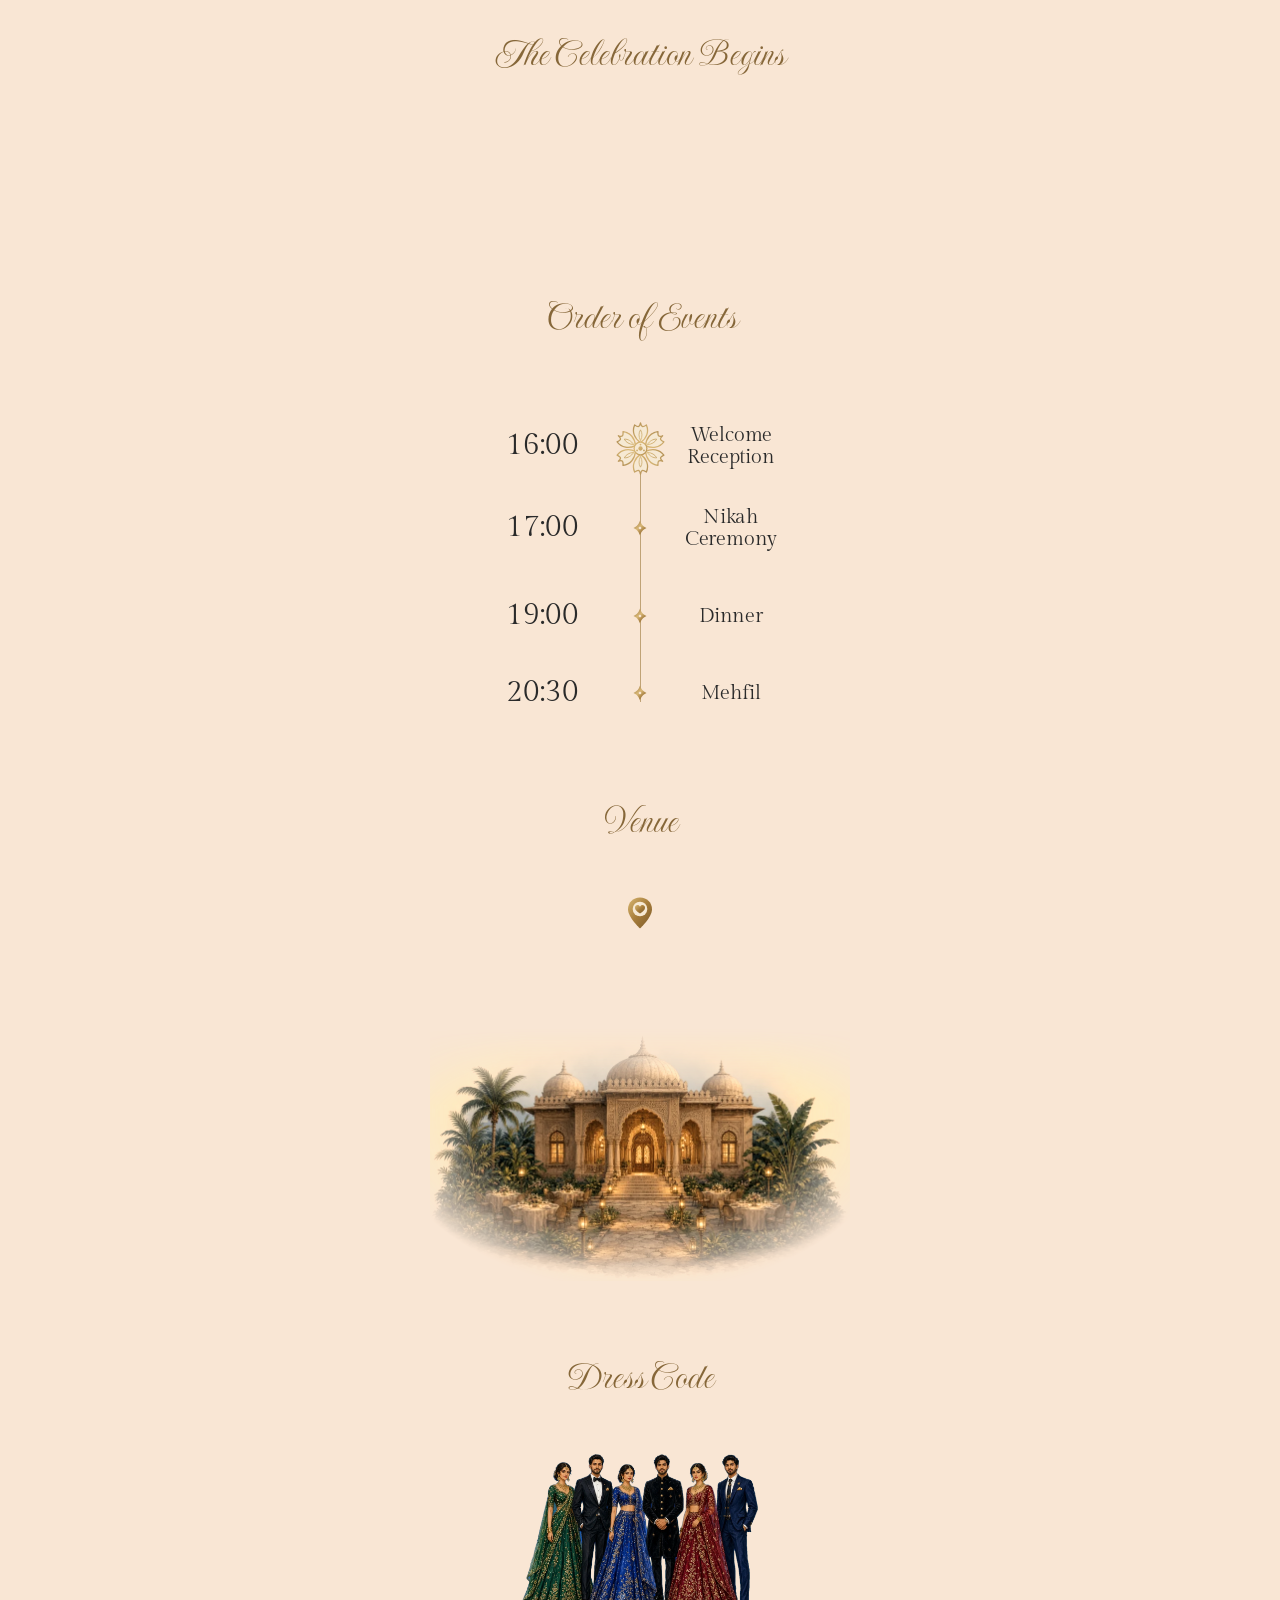
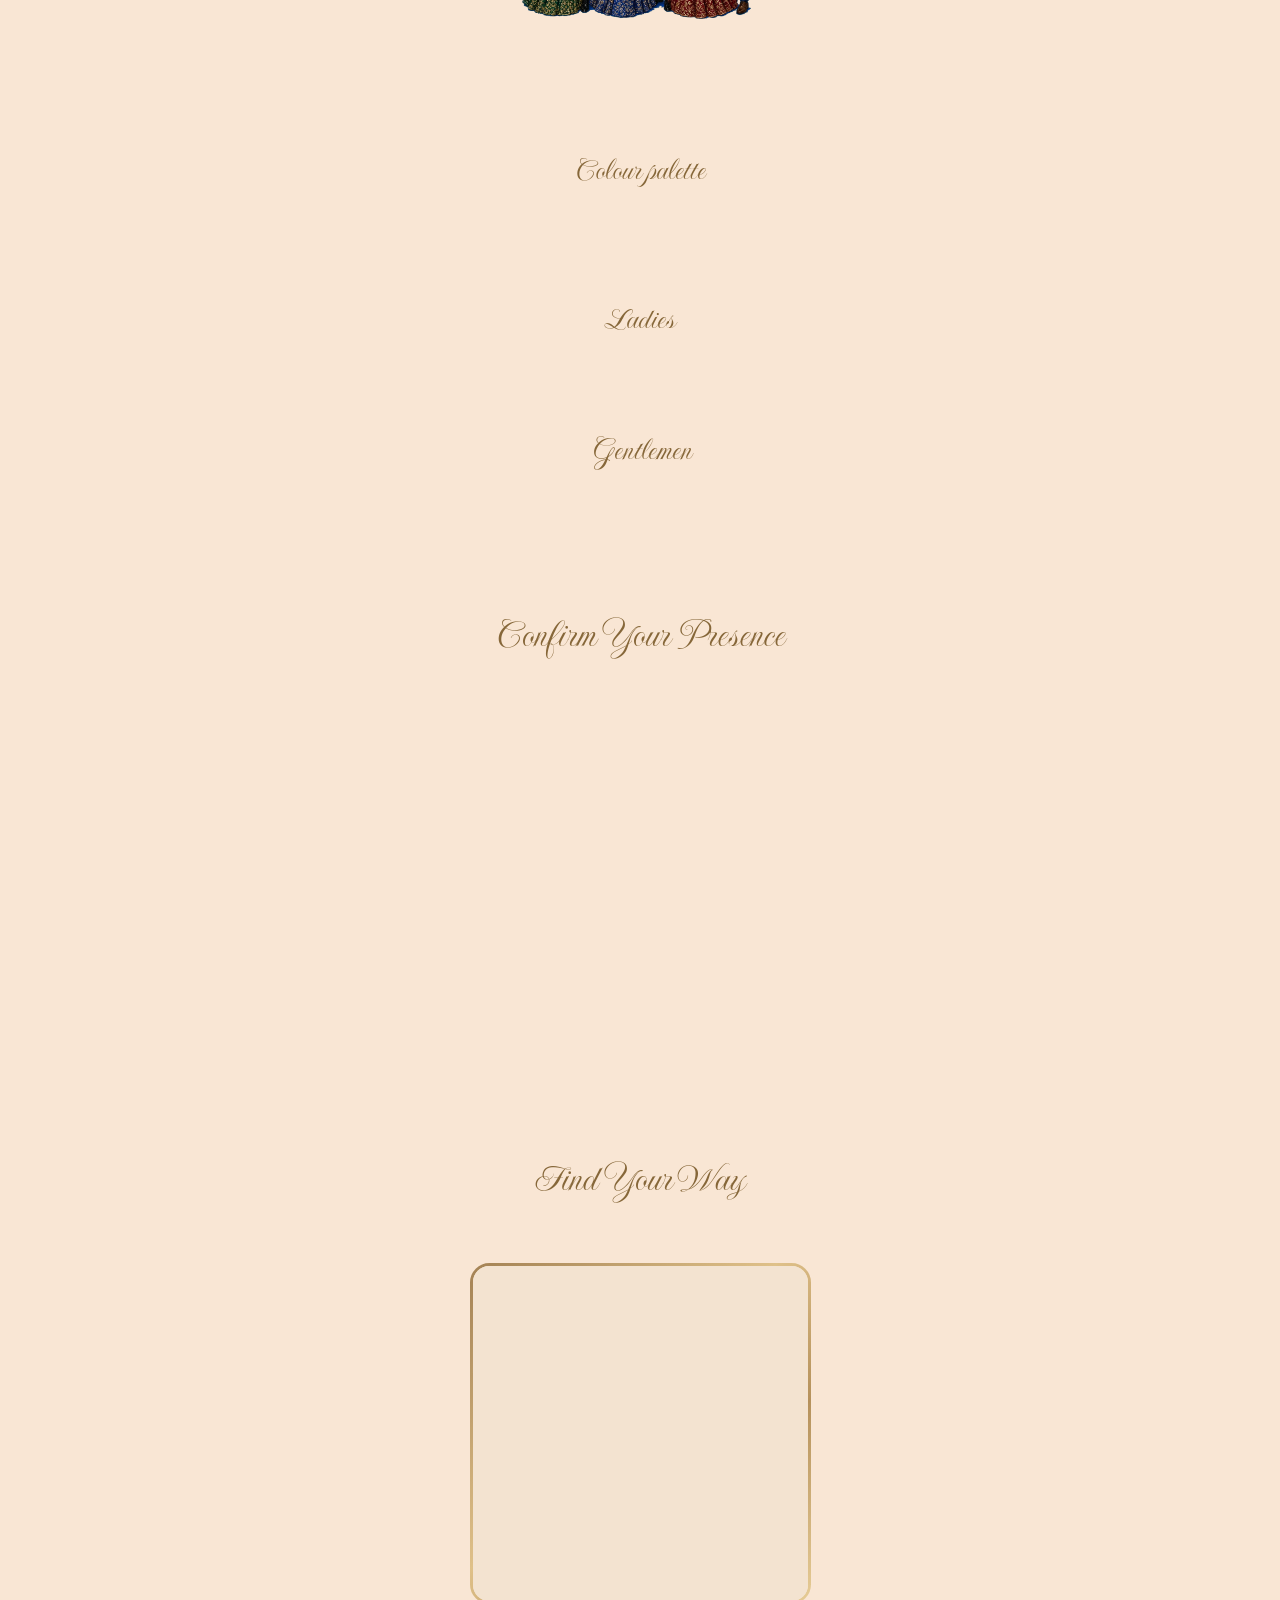
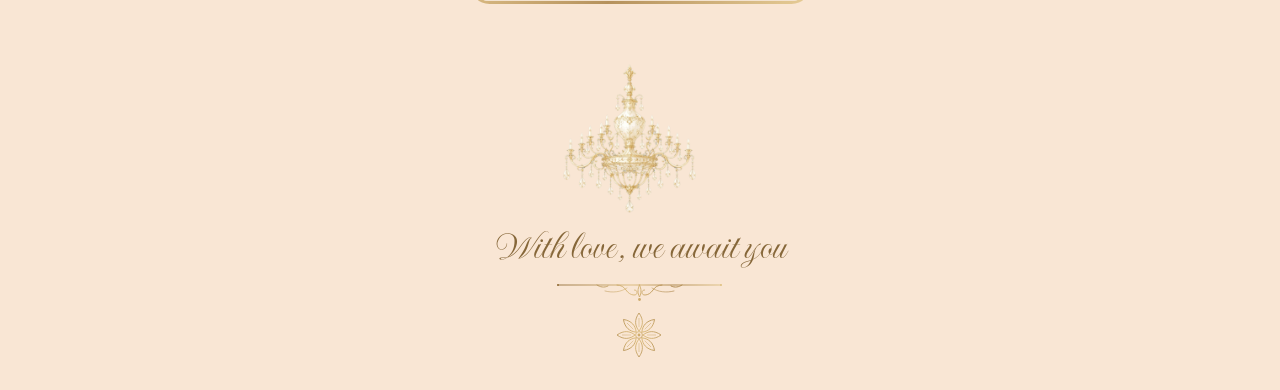
==== commit 0d88352f: "Remove music credit line" ====
--- a/index.html
+++ b/index.html
@@ -141,7 +141,7 @@
     <img class="a end-line" src="assets/img/decorline.svg" alt="">
     <img class="a end-flower" src="assets/img/fineflower.svg" alt="">
   </section>
-  <footer class="credit" id="credit"><span data-bind="music_credit" data-opt></span><br>Artwork &amp; design: original illustrations for Just For You</footer>
+  
 </main>
 
 <script src="assets/sample-data.js"></script>
